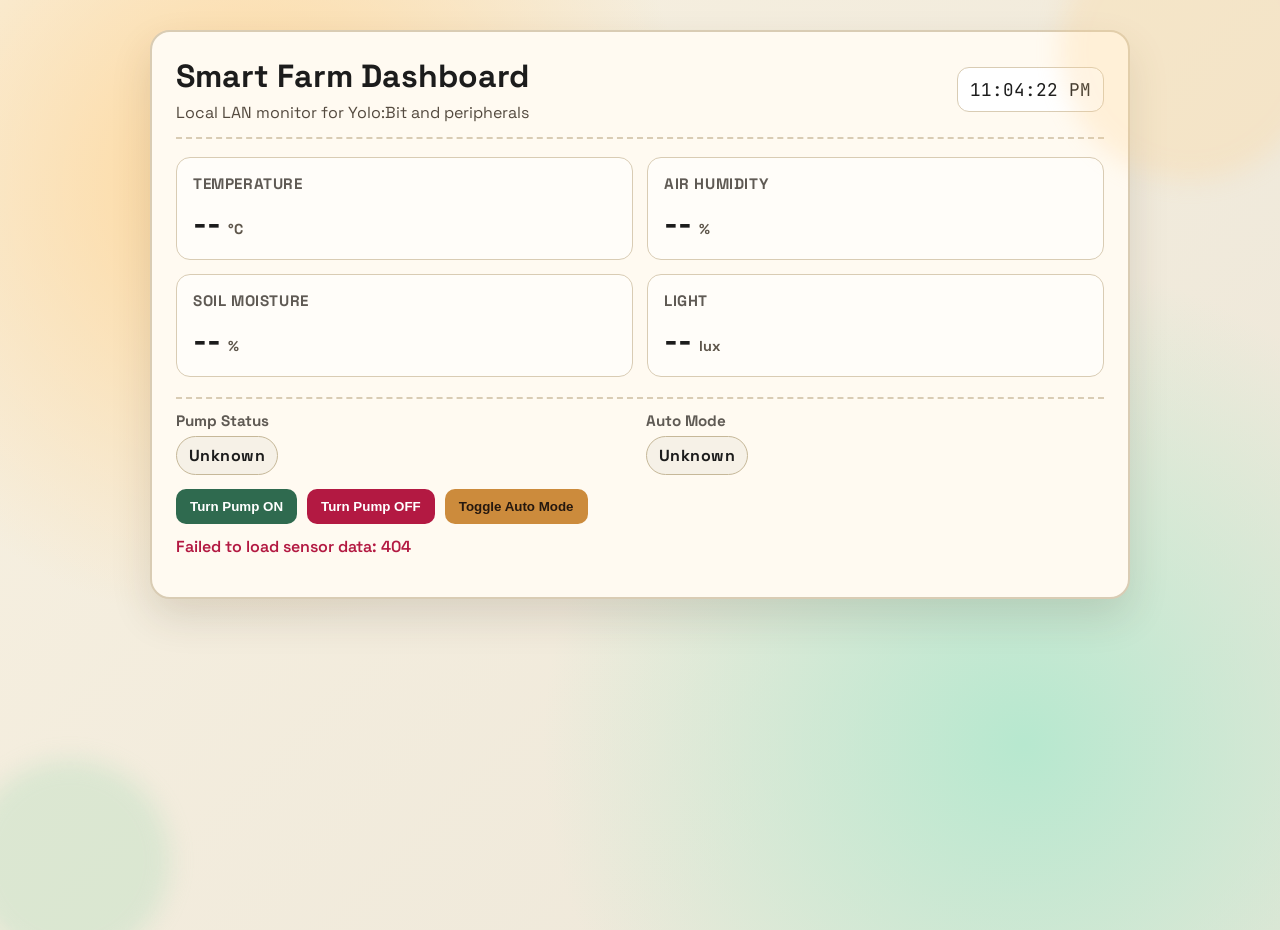
==== frontend/index.html @ 47b14afb "add fastapi backend and dashboard frontend" ====
<!doctype html>
<html lang="en">
  <head>
    <meta charset="UTF-8" />
    <meta name="viewport" content="width=device-width, initial-scale=1.0" />
    <title>Smart Farm Dashboard</title>
    <link rel="preconnect" href="https://fonts.googleapis.com" />
    <link rel="preconnect" href="https://fonts.gstatic.com" crossorigin />
    <link
      href="https://fonts.googleapis.com/css2?family=Space+Grotesk:wght@400;500;700&family=JetBrains+Mono:wght@500&display=swap"
      rel="stylesheet"
    />
    <link rel="stylesheet" href="/frontend/style.css" />
  </head>
  <body>
    <div class="bg-shape shape-1"></div>
    <div class="bg-shape shape-2"></div>

    <main class="container">
      <header class="topbar">
        <div>
          <h1>Smart Farm Dashboard</h1>
          <p>Local LAN monitor for Yolo:Bit and peripherals</p>
        </div>
        <div id="clock" class="clock">--:--:--</div>
      </header>

      <section class="grid">
        <article class="card">
          <h2>Temperature</h2>
          <p><span id="temperature">--</span> <small>&deg;C</small></p>
        </article>
        <article class="card">
          <h2>Air Humidity</h2>
          <p><span id="humidity">--</span> <small>%</small></p>
        </article>
        <article class="card">
          <h2>Soil Moisture</h2>
          <p><span id="soil_moisture">--</span> <small>%</small></p>
        </article>
        <article class="card">
          <h2>Light</h2>
          <p><span id="light">--</span> <small>lux</small></p>
        </article>
      </section>

      <section class="controls">
        <div class="status-row">
          <div>
            <h3>Pump Status</h3>
            <p id="pump-status" class="badge">Unknown</p>
          </div>
          <div>
            <h3>Auto Mode</h3>
            <p id="auto-mode-status" class="badge">Unknown</p>
          </div>
        </div>

        <div class="button-row">
          <button id="pump-on-btn" class="btn btn-on">Turn Pump ON</button>
          <button id="pump-off-btn" class="btn btn-off">Turn Pump OFF</button>
          <button id="toggle-auto-btn" class="btn btn-auto">Toggle Auto Mode</button>
        </div>

        <p id="message" class="message"></p>
      </section>
    </main>

    <script src="/frontend/app.js"></script>
  </body>
</html>
---- frontend/style.css ----
:root {
  --bg: #f3efe5;
  --ink: #1c1c1c;
  --card: #fff9ef;
  --line: #d9ccb4;
  --brand: #2f6a4f;
  --danger: #b31942;
  --warm: #cc8b3c;
}

* {
  box-sizing: border-box;
}

body {
  margin: 0;
  min-height: 100vh;
  font-family: "Space Grotesk", sans-serif;
  color: var(--ink);
  background:
    radial-gradient(circle at 20% 20%, #ffd79a 0%, transparent 35%),
    radial-gradient(circle at 80% 80%, #b7e8cf 0%, transparent 38%),
    linear-gradient(135deg, #f8f1e1, #ece6d8);
  overflow-x: hidden;
}

.bg-shape {
  position: fixed;
  border-radius: 999px;
  opacity: 0.25;
  pointer-events: none;
  filter: blur(12px);
}

.shape-1 {
  width: 260px;
  height: 260px;
  top: -80px;
  right: -40px;
  background: #ffd18d;
}

.shape-2 {
  width: 200px;
  height: 200px;
  bottom: -60px;
  left: -30px;
  background: #94d7b0;
}

.container {
  width: min(980px, 92vw);
  margin: 30px auto;
  padding: 24px;
  border: 2px solid var(--line);
  border-radius: 20px;
  background: color-mix(in srgb, var(--card) 88%, #ffffff 12%);
  box-shadow: 0 18px 40px rgba(64, 50, 35, 0.14);
  animation: rise-in 0.7s ease-out;
}

@keyframes rise-in {
  from {
    opacity: 0;
    transform: translateY(14px);
  }
  to {
    opacity: 1;
    transform: translateY(0);
  }
}

.topbar {
  display: flex;
  justify-content: space-between;
  gap: 16px;
  align-items: center;
  border-bottom: 2px dashed var(--line);
  padding-bottom: 14px;
}

h1 {
  margin: 0;
  font-size: clamp(1.4rem, 3vw, 2rem);
}

.topbar p {
  margin: 6px 0 0;
  color: #544a3f;
}

.clock {
  font-family: "JetBrains Mono", monospace;
  font-size: 1.1rem;
  padding: 10px 12px;
  border: 1px solid var(--line);
  border-radius: 12px;
  background: #fff;
}

.grid {
  margin-top: 18px;
  display: grid;
  grid-template-columns: repeat(2, minmax(0, 1fr));
  gap: 14px;
}

.card {
  padding: 16px;
  border: 1px solid var(--line);
  border-radius: 14px;
  background: #fffdf9;
}

.card h2 {
  margin: 0;
  font-size: 0.95rem;
  color: #5f5a54;
  text-transform: uppercase;
  letter-spacing: 0.04em;
}

.card p {
  margin: 10px 0 0;
  font-size: clamp(1.6rem, 5vw, 2rem);
  font-weight: 700;
}

.card small {
  font-size: 0.9rem;
  color: #5e564b;
}

.controls {
  margin-top: 20px;
  padding-top: 12px;
  border-top: 2px dashed var(--line);
}

.status-row {
  display: grid;
  grid-template-columns: repeat(2, minmax(0, 1fr));
  gap: 12px;
}

h3 {
  margin: 0 0 6px;
  font-size: 0.95rem;
  color: #5f5a54;
}

.badge {
  display: inline-block;
  margin: 0;
  padding: 8px 12px;
  border-radius: 999px;
  border: 1px solid #c6b899;
  background: #f6f1e7;
  font-weight: 700;
  letter-spacing: 0.03em;
}

.badge.on {
  background: #ddf4e8;
  border-color: #6fbb97;
  color: #1f6b49;
}

.badge.off {
  background: #f6e5ea;
  border-color: #d7a3b2;
  color: #8f2442;
}

.badge.auto-on {
  background: #fff0d7;
  border-color: #daaf6f;
  color: #875514;
}

.badge.auto-off {
  background: #e9e9e9;
  border-color: #bdbdbd;
  color: #505050;
}

.button-row {
  display: flex;
  flex-wrap: wrap;
  gap: 10px;
  margin-top: 14px;
}

.btn {
  border: none;
  border-radius: 10px;
  padding: 10px 14px;
  font-weight: 700;
  cursor: pointer;
  transition: transform 0.12s ease, opacity 0.12s ease;
}

.btn:hover {
  transform: translateY(-1px);
  opacity: 0.95;
}

.btn-on {
  background: var(--brand);
  color: #fff;
}

.btn-off {
  background: var(--danger);
  color: #fff;
}

.btn-auto {
  background: var(--warm);
  color: #25180f;
}

.message {
  margin-top: 12px;
  min-height: 20px;
  font-weight: 600;
}

@media (max-width: 760px) {
  .container {
    margin: 16px auto;
    padding: 16px;
  }

  .topbar {
    flex-direction: column;
    align-items: flex-start;
  }

  .grid,
  .status-row {
    grid-template-columns: 1fr;
  }
}
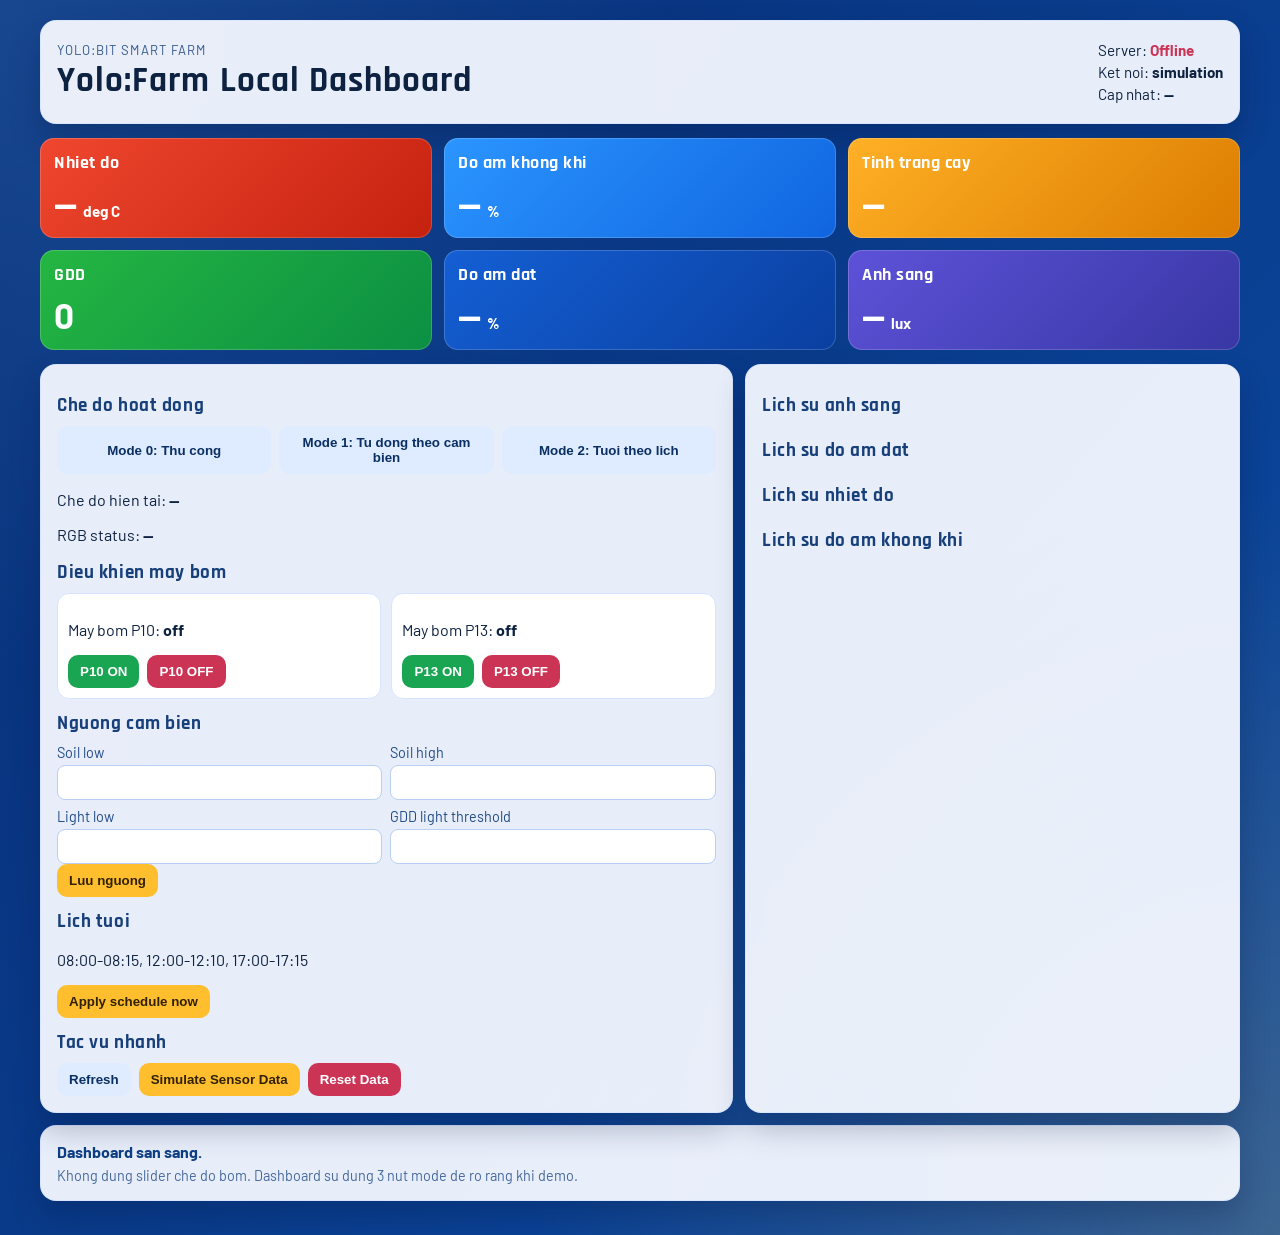
==== commit 670eac6d: "build local yolofarm dashboard and browser test runner" ====
--- a/frontend/index.html
+++ b/frontend/index.html
@@ -1,70 +1,129 @@
 <!doctype html>
-<html lang="en">
+<html lang="vi">
   <head>
     <meta charset="UTF-8" />
     <meta name="viewport" content="width=device-width, initial-scale=1.0" />
-    <title>Smart Farm Dashboard</title>
+    <title>Yolo:Farm Local Dashboard</title>
     <link rel="preconnect" href="https://fonts.googleapis.com" />
     <link rel="preconnect" href="https://fonts.gstatic.com" crossorigin />
-    <link
-      href="https://fonts.googleapis.com/css2?family=Space+Grotesk:wght@400;500;700&family=JetBrains+Mono:wght@500&display=swap"
-      rel="stylesheet"
-    />
+    <link href="https://fonts.googleapis.com/css2?family=Barlow:wght@400;600;700&family=Rajdhani:wght@600;700&display=swap" rel="stylesheet" />
     <link rel="stylesheet" href="/frontend/style.css" />
   </head>
   <body>
-    <div class="bg-shape shape-1"></div>
-    <div class="bg-shape shape-2"></div>
-
-    <main class="container">
-      <header class="topbar">
+    <main class="dashboard">
+      <header class="header panel">
         <div>
-          <h1>Smart Farm Dashboard</h1>
-          <p>Local LAN monitor for Yolo:Bit and peripherals</p>
+          <p class="eyebrow">Yolo:Bit Smart Farm</p>
+          <h1>Yolo:Farm Local Dashboard</h1>
         </div>
-        <div id="clock" class="clock">--:--:--</div>
+        <div class="header-status">
+          <p>Server: <strong id="server-status">Dang kiem tra...</strong></p>
+          <p>Ket noi: <strong id="connection-mode">simulation</strong></p>
+          <p>Cap nhat: <strong id="last-updated">--</strong></p>
+        </div>
       </header>
 
-      <section class="grid">
-        <article class="card">
-          <h2>Temperature</h2>
-          <p><span id="temperature">--</span> <small>&deg;C</small></p>
+      <section class="metrics">
+        <article class="metric red">
+          <h2>Nhiet do</h2>
+          <p><span id="temperature">--</span><small>deg C</small></p>
         </article>
-        <article class="card">
-          <h2>Air Humidity</h2>
-          <p><span id="humidity">--</span> <small>%</small></p>
+        <article class="metric blue">
+          <h2>Do am khong khi</h2>
+          <p><span id="humidity">--</span><small>%</small></p>
         </article>
-        <article class="card">
-          <h2>Soil Moisture</h2>
-          <p><span id="soil_moisture">--</span> <small>%</small></p>
+        <article class="metric orange">
+          <h2>Tinh trang cay</h2>
+          <p class="status-text" id="crop-status">--</p>
         </article>
-        <article class="card">
-          <h2>Light</h2>
-          <p><span id="light">--</span> <small>lux</small></p>
+        <article class="metric green">
+          <h2>GDD</h2>
+          <p><span id="gdd">0</span></p>
+        </article>
+        <article class="metric navy">
+          <h2>Do am dat</h2>
+          <p><span id="soil-moisture">--</span><small>%</small></p>
+        </article>
+        <article class="metric purple">
+          <h2>Anh sang</h2>
+          <p><span id="light">--</span><small>lux</small></p>
         </article>
       </section>
 
-      <section class="controls">
-        <div class="status-row">
-          <div>
-            <h3>Pump Status</h3>
-            <p id="pump-status" class="badge">Unknown</p>
+      <section class="layout-grid">
+        <section class="panel control-panel">
+          <h3>Che do hoat dong</h3>
+          <div class="mode-buttons">
+            <button id="mode-0" class="btn mode-btn">Mode 0: Thu cong</button>
+            <button id="mode-1" class="btn mode-btn">Mode 1: Tu dong theo cam bien</button>
+            <button id="mode-2" class="btn mode-btn">Mode 2: Tuoi theo lich</button>
           </div>
-          <div>
-            <h3>Auto Mode</h3>
-            <p id="auto-mode-status" class="badge">Unknown</p>
+          <p>Che do hien tai: <strong id="mode-label">--</strong></p>
+          <p>RGB status: <strong id="rgb-status">--</strong></p>
+
+          <h3>Dieu khien may bom</h3>
+          <div class="pump-grid">
+            <div class="pump-box">
+              <p>May bom P10: <strong id="pump-p10">off</strong></p>
+              <div class="button-row">
+                <button id="p10-on" class="btn btn-on">P10 ON</button>
+                <button id="p10-off" class="btn btn-off">P10 OFF</button>
+              </div>
+            </div>
+            <div class="pump-box">
+              <p>May bom P13: <strong id="pump-p13">off</strong></p>
+              <div class="button-row">
+                <button id="p13-on" class="btn btn-on">P13 ON</button>
+                <button id="p13-off" class="btn btn-off">P13 OFF</button>
+              </div>
+            </div>
           </div>
-        </div>
 
-        <div class="button-row">
-          <button id="pump-on-btn" class="btn btn-on">Turn Pump ON</button>
-          <button id="pump-off-btn" class="btn btn-off">Turn Pump OFF</button>
-          <button id="toggle-auto-btn" class="btn btn-auto">Toggle Auto Mode</button>
-        </div>
+          <h3>Nguong cam bien</h3>
+          <div class="threshold-grid">
+            <label>Soil low <input id="soil-low" type="number" min="0" max="100" /></label>
+            <label>Soil high <input id="soil-high" type="number" min="0" max="100" /></label>
+            <label>Light low <input id="light-low" type="number" min="0" /></label>
+            <label>GDD light threshold <input id="gdd-threshold" type="number" min="0" /></label>
+          </div>
+          <button id="save-thresholds" class="btn btn-accent">Luu nguong</button>
 
-        <p id="message" class="message"></p>
+          <h3>Lich tuoi</h3>
+          <p id="schedule-text">08:00-08:15, 12:00-12:10, 17:00-17:15</p>
+          <button id="apply-schedule" class="btn btn-accent">Apply schedule now</button>
+
+          <h3>Tac vu nhanh</h3>
+          <div class="button-row">
+            <button id="refresh-btn" class="btn">Refresh</button>
+            <button id="simulate-btn" class="btn btn-accent">Simulate Sensor Data</button>
+            <button id="reset-btn" class="btn btn-danger">Reset Data</button>
+          </div>
+        </section>
+
+        <section class="panel history-panel">
+          <h3>Lich su anh sang</h3>
+          <div id="history-light" class="history-bars"></div>
+
+          <h3>Lich su do am dat</h3>
+          <div id="history-soil" class="history-bars"></div>
+
+          <h3>Lich su nhiet do</h3>
+          <div id="history-temp" class="history-bars"></div>
+
+          <h3>Lich su do am khong khi</h3>
+          <div id="history-humidity" class="history-bars"></div>
+        </section>
+      </section>
+
+      <section class="panel footer-panel">
+        <p id="message" class="message">San sang.</p>
+        <p class="small">Khong dung slider che do bom. Dashboard su dung 3 nut mode de ro rang khi demo.</p>
       </section>
     </main>
+
+    <noscript>
+      <div class="noscript-box">Can bat JavaScript de dashboard hoat dong.</div>
+    </noscript>
 
     <script src="/frontend/app.js"></script>
   </body>
--- a/frontend/style.css
+++ b/frontend/style.css
@@ -1,11 +1,12 @@
 :root {
-  --bg: #f3efe5;
-  --ink: #1c1c1c;
-  --card: #fff9ef;
-  --line: #d9ccb4;
-  --brand: #2f6a4f;
-  --danger: #b31942;
-  --warm: #cc8b3c;
+  --bg-a: #082c73;
+  --bg-b: #0b4ca5;
+  --panel: #f5f8ff;
+  --ink: #0d2240;
+  --line: #d7e3ff;
+  --on: #19a551;
+  --off: #cc3456;
+  --accent: #ffbe2e;
 }
 
 * {
@@ -15,54 +16,24 @@
 body {
   margin: 0;
   min-height: 100vh;
-  font-family: "Space Grotesk", sans-serif;
-  color: var(--ink);
+  font-family: "Barlow", sans-serif;
+  color: #fff;
   background:
-    radial-gradient(circle at 20% 20%, #ffd79a 0%, transparent 35%),
-    radial-gradient(circle at 80% 80%, #b7e8cf 0%, transparent 38%),
-    linear-gradient(135deg, #f8f1e1, #ece6d8);
-  overflow-x: hidden;
-}
-
-.bg-shape {
-  position: fixed;
-  border-radius: 999px;
-  opacity: 0.25;
-  pointer-events: none;
-  filter: blur(12px);
-}
-
-.shape-1 {
-  width: 260px;
-  height: 260px;
-  top: -80px;
-  right: -40px;
-  background: #ffd18d;
-}
-
-.shape-2 {
-  width: 200px;
-  height: 200px;
-  bottom: -60px;
-  left: -30px;
-  background: #94d7b0;
-}
-
-.container {
-  width: min(980px, 92vw);
-  margin: 30px auto;
-  padding: 24px;
-  border: 2px solid var(--line);
-  border-radius: 20px;
-  background: color-mix(in srgb, var(--card) 88%, #ffffff 12%);
-  box-shadow: 0 18px 40px rgba(64, 50, 35, 0.14);
-  animation: rise-in 0.7s ease-out;
-}
-
-@keyframes rise-in {
+    radial-gradient(circle at 0% 0%, rgba(89, 180, 255, 0.2), transparent 38%),
+    radial-gradient(circle at 100% 100%, rgba(255, 197, 66, 0.2), transparent 42%),
+    linear-gradient(130deg, var(--bg-a), var(--bg-b));
+}
+
+.dashboard {
+  width: min(1200px, 94vw);
+  margin: 20px auto 34px;
+  animation: float-in 0.5s ease-out;
+}
+
+@keyframes float-in {
   from {
     opacity: 0;
-    transform: translateY(14px);
+    transform: translateY(8px);
   }
   to {
     opacity: 1;
@@ -70,175 +41,276 @@
   }
 }
 
-.topbar {
+.panel {
+  background: rgba(245, 248, 255, 0.95);
+  border-radius: 16px;
+  border: 1px solid rgba(215, 227, 255, 0.8);
+  padding: 16px;
+  color: var(--ink);
+  box-shadow: 0 16px 30px rgba(2, 21, 58, 0.25);
+}
+
+.header {
   display: flex;
   justify-content: space-between;
   gap: 16px;
   align-items: center;
-  border-bottom: 2px dashed var(--line);
-  padding-bottom: 14px;
+}
+
+.eyebrow {
+  margin: 0;
+  text-transform: uppercase;
+  letter-spacing: 0.08em;
+  color: #32578f;
+  font-size: 0.82rem;
+}
+
+h1,
+h2,
+h3 {
+  margin: 0;
+  font-family: "Rajdhani", sans-serif;
+  letter-spacing: 0.03em;
 }
 
 h1 {
-  margin: 0;
-  font-size: clamp(1.4rem, 3vw, 2rem);
-}
-
-.topbar p {
-  margin: 6px 0 0;
-  color: #544a3f;
-}
-
-.clock {
-  font-family: "JetBrains Mono", monospace;
+  font-size: clamp(1.6rem, 3vw, 2.2rem);
+}
+
+.header-status p {
+  margin: 4px 0;
+  font-size: 0.95rem;
+}
+
+#server-status.offline {
+  color: var(--off);
+}
+
+.metrics {
+  margin-top: 14px;
+  display: grid;
+  grid-template-columns: repeat(3, minmax(0, 1fr));
+  gap: 12px;
+}
+
+.metric {
+  border-radius: 14px;
+  padding: 14px;
+  color: #fff;
+  box-shadow: inset 0 0 0 1px rgba(255, 255, 255, 0.18);
+}
+
+.metric h2 {
   font-size: 1.1rem;
-  padding: 10px 12px;
-  border: 1px solid var(--line);
-  border-radius: 12px;
-  background: #fff;
-}
-
-.grid {
-  margin-top: 18px;
-  display: grid;
-  grid-template-columns: repeat(2, minmax(0, 1fr));
-  gap: 14px;
-}
-
-.card {
-  padding: 16px;
-  border: 1px solid var(--line);
-  border-radius: 14px;
-  background: #fffdf9;
-}
-
-.card h2 {
-  margin: 0;
+  margin-bottom: 8px;
+}
+
+.metric p {
+  margin: 0;
+  font-size: clamp(1.5rem, 4vw, 2.2rem);
+  font-weight: 700;
+}
+
+.metric small {
+  margin-left: 6px;
   font-size: 0.95rem;
-  color: #5f5a54;
-  text-transform: uppercase;
-  letter-spacing: 0.04em;
-}
-
-.card p {
-  margin: 10px 0 0;
-  font-size: clamp(1.6rem, 5vw, 2rem);
-  font-weight: 700;
-}
-
-.card small {
-  font-size: 0.9rem;
-  color: #5e564b;
-}
-
-.controls {
-  margin-top: 20px;
-  padding-top: 12px;
-  border-top: 2px dashed var(--line);
-}
-
-.status-row {
-  display: grid;
-  grid-template-columns: repeat(2, minmax(0, 1fr));
+}
+
+.metric.red { background: linear-gradient(135deg, #ef472f, #c5210f); }
+.metric.blue { background: linear-gradient(135deg, #2b95ff, #1065df); }
+.metric.orange { background: linear-gradient(135deg, #ffb026, #db7c00); }
+.metric.green { background: linear-gradient(135deg, #24b642, #0c8f43); }
+.metric.navy { background: linear-gradient(135deg, #145fd4, #0a3f9f); }
+.metric.purple { background: linear-gradient(135deg, #5d52d8, #3837a4); }
+
+.status-text {
+  font-size: 1.6rem;
+}
+
+.layout-grid {
+  margin-top: 14px;
+  display: grid;
+  grid-template-columns: 1.4fr 1fr;
   gap: 12px;
 }
 
-h3 {
-  margin: 0 0 6px;
-  font-size: 0.95rem;
-  color: #5f5a54;
-}
-
-.badge {
-  display: inline-block;
-  margin: 0;
-  padding: 8px 12px;
-  border-radius: 999px;
-  border: 1px solid #c6b899;
-  background: #f6f1e7;
-  font-weight: 700;
-  letter-spacing: 0.03em;
-}
-
-.badge.on {
-  background: #ddf4e8;
-  border-color: #6fbb97;
-  color: #1f6b49;
-}
-
-.badge.off {
-  background: #f6e5ea;
-  border-color: #d7a3b2;
-  color: #8f2442;
-}
-
-.badge.auto-on {
-  background: #fff0d7;
-  border-color: #daaf6f;
-  color: #875514;
-}
-
-.badge.auto-off {
-  background: #e9e9e9;
-  border-color: #bdbdbd;
-  color: #505050;
-}
-
-.button-row {
-  display: flex;
-  flex-wrap: wrap;
-  gap: 10px;
-  margin-top: 14px;
+.control-panel h3,
+.history-panel h3 {
+  margin-top: 12px;
+  margin-bottom: 8px;
+  font-size: 1.2rem;
+  color: #173f7a;
+}
+
+.mode-buttons {
+  display: grid;
+  grid-template-columns: repeat(3, minmax(0, 1fr));
+  gap: 8px;
 }
 
 .btn {
   border: none;
   border-radius: 10px;
-  padding: 10px 14px;
+  padding: 9px 12px;
   font-weight: 700;
   cursor: pointer;
-  transition: transform 0.12s ease, opacity 0.12s ease;
+  background: #dfebff;
+  color: #0a2f63;
+  transition: transform 0.12s ease, box-shadow 0.12s ease;
 }
 
 .btn:hover {
   transform: translateY(-1px);
-  opacity: 0.95;
+  box-shadow: 0 5px 12px rgba(12, 56, 121, 0.2);
+}
+
+.mode-btn.active {
+  background: #0f4d9e;
+  color: #fff;
 }
 
 .btn-on {
-  background: var(--brand);
-  color: #fff;
-}
-
-.btn-off {
-  background: var(--danger);
-  color: #fff;
-}
-
-.btn-auto {
-  background: var(--warm);
-  color: #25180f;
+  background: var(--on);
+  color: #fff;
+}
+
+.btn-off,
+.btn-danger {
+  background: var(--off);
+  color: #fff;
+}
+
+.btn-accent {
+  background: var(--accent);
+  color: #312100;
+}
+
+.pump-grid {
+  display: grid;
+  grid-template-columns: repeat(2, minmax(0, 1fr));
+  gap: 10px;
+}
+
+.pump-box {
+  border: 1px solid var(--line);
+  border-radius: 12px;
+  padding: 10px;
+  background: #ffffff;
+}
+
+.pump-state.on { color: var(--on); }
+.pump-state.off { color: var(--off); }
+
+.button-row {
+  margin-top: 8px;
+  display: flex;
+  flex-wrap: wrap;
+  gap: 8px;
+}
+
+.threshold-grid {
+  display: grid;
+  grid-template-columns: repeat(2, minmax(0, 1fr));
+  gap: 8px;
+}
+
+label {
+  display: flex;
+  flex-direction: column;
+  font-size: 0.9rem;
+  color: #204b87;
+  gap: 4px;
+}
+
+input {
+  border: 1px solid #b8cff4;
+  border-radius: 8px;
+  padding: 8px;
+  font-size: 0.95rem;
+}
+
+.history-bars {
+  display: grid;
+  gap: 6px;
+  margin-bottom: 10px;
+}
+
+.history-bar {
+  display: grid;
+  grid-template-columns: 1fr auto;
+  align-items: center;
+  gap: 8px;
+}
+
+.history-bar span {
+  display: block;
+  height: 8px;
+  border-radius: 999px;
+  background: linear-gradient(90deg, #2f84ea, #2fc4de);
+}
+
+.history-bar small {
+  color: #3f5d8d;
+}
+
+.history-empty {
+  margin: 0;
+  color: #4d6ea7;
+}
+
+.footer-panel {
+  margin-top: 12px;
 }
 
 .message {
-  margin-top: 12px;
-  min-height: 20px;
-  font-weight: 600;
-}
-
-@media (max-width: 760px) {
-  .container {
-    margin: 16px auto;
-    padding: 16px;
-  }
-
-  .topbar {
+  margin: 0;
+  font-weight: 700;
+  color: #0d3d82;
+}
+
+.message.error {
+  color: var(--off);
+}
+
+.small {
+  margin: 6px 0 0;
+  color: #45689c;
+  font-size: 0.9rem;
+}
+
+.noscript-box {
+  margin: 10px auto;
+  width: min(700px, 90vw);
+  background: #fff0f3;
+  color: #890c2f;
+  border: 1px solid #f4b7c6;
+  border-radius: 10px;
+  padding: 10px 12px;
+}
+
+@media (max-width: 980px) {
+  .metrics {
+    grid-template-columns: repeat(2, minmax(0, 1fr));
+  }
+
+  .layout-grid {
+    grid-template-columns: 1fr;
+  }
+
+  .mode-buttons {
+    grid-template-columns: 1fr;
+  }
+}
+
+@media (max-width: 640px) {
+  .header {
     flex-direction: column;
     align-items: flex-start;
   }
 
-  .grid,
-  .status-row {
+  .metrics,
+  .threshold-grid,
+  .pump-grid {
     grid-template-columns: 1fr;
   }
 }
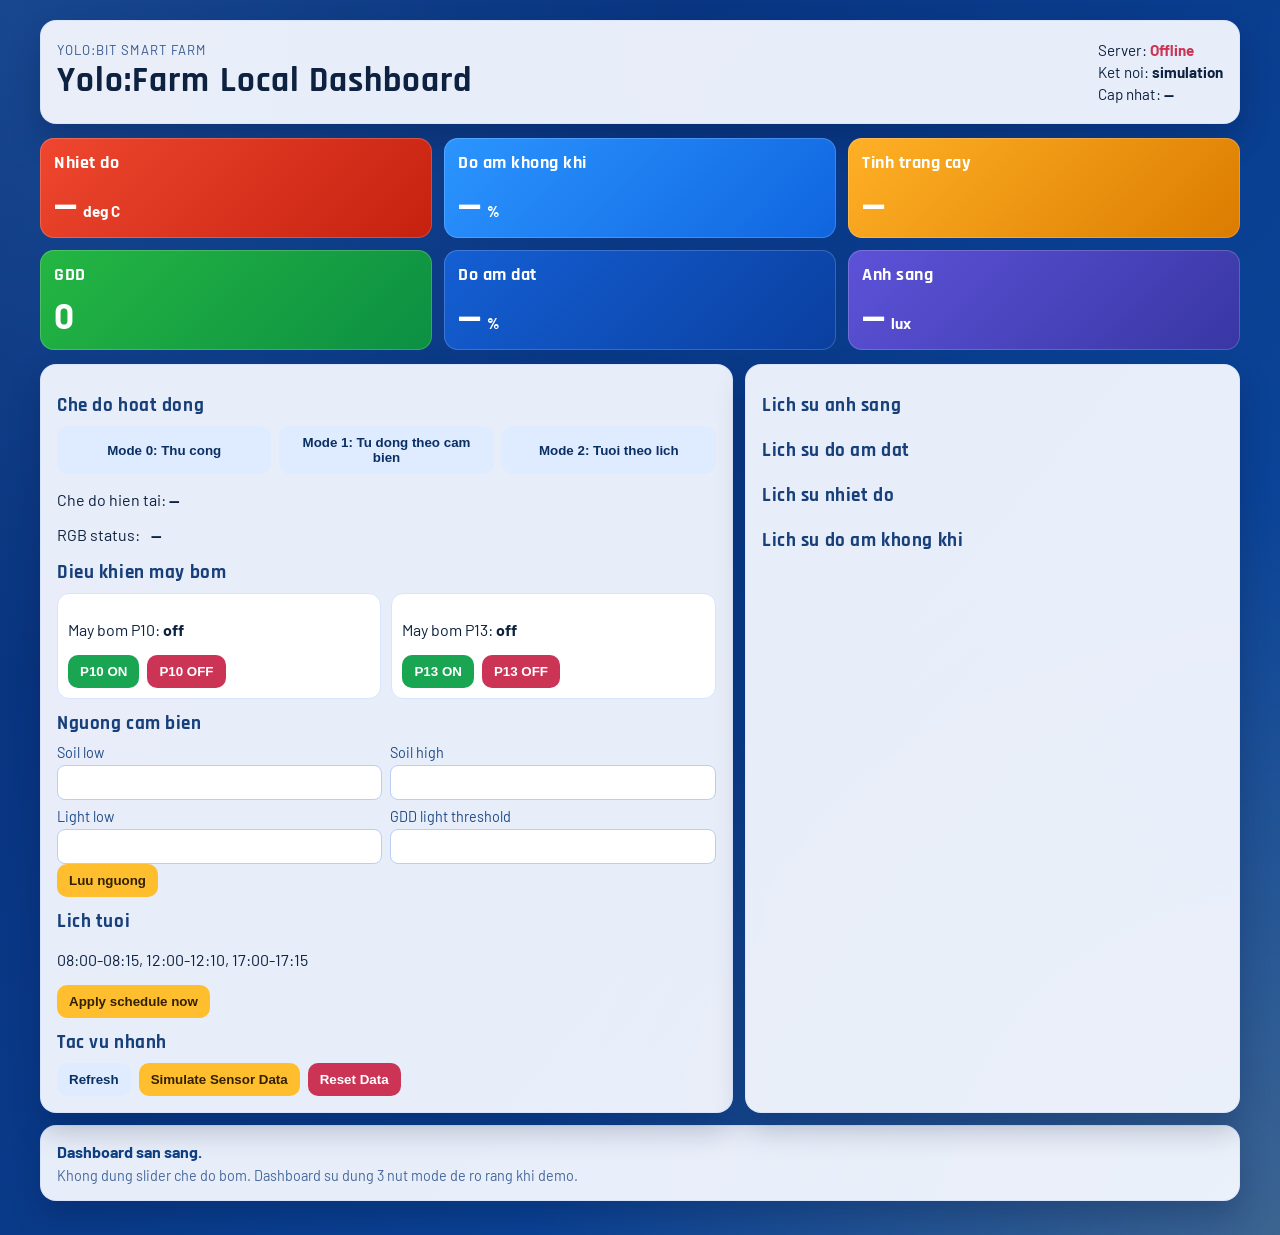
==== commit d105090a: "feat: pump sync, RGB status display, mode reset, auto mode fix, NeoPixel attempt removed" ====
--- a/frontend/index.html
+++ b/frontend/index.html
@@ -59,7 +59,7 @@
             <button id="mode-2" class="btn mode-btn">Mode 2: Tuoi theo lich</button>
           </div>
           <p>Che do hien tai: <strong id="mode-label">--</strong></p>
-          <p>RGB status: <strong id="rgb-status">--</strong></p>
+          <p>RGB status: <strong id="rgb-status" class="rgb-indicator">--</strong></p>
 
           <h3>Dieu khien may bom</h3>
           <div class="pump-grid">
--- a/frontend/style.css
+++ b/frontend/style.css
@@ -201,6 +201,11 @@
 .pump-state.on { color: var(--on); }
 .pump-state.off { color: var(--off); }
 
+.rgb-indicator { font-weight: bold; padding: 2px 8px; border-radius: 4px; }
+.rgb-red    { color: #fff; background: #e74c3c; }
+.rgb-green  { color: #fff; background: #27ae60; }
+.rgb-yellow { color: #333; background: #f1c40f; }
+
 .button-row {
   margin-top: 8px;
   display: flex;
